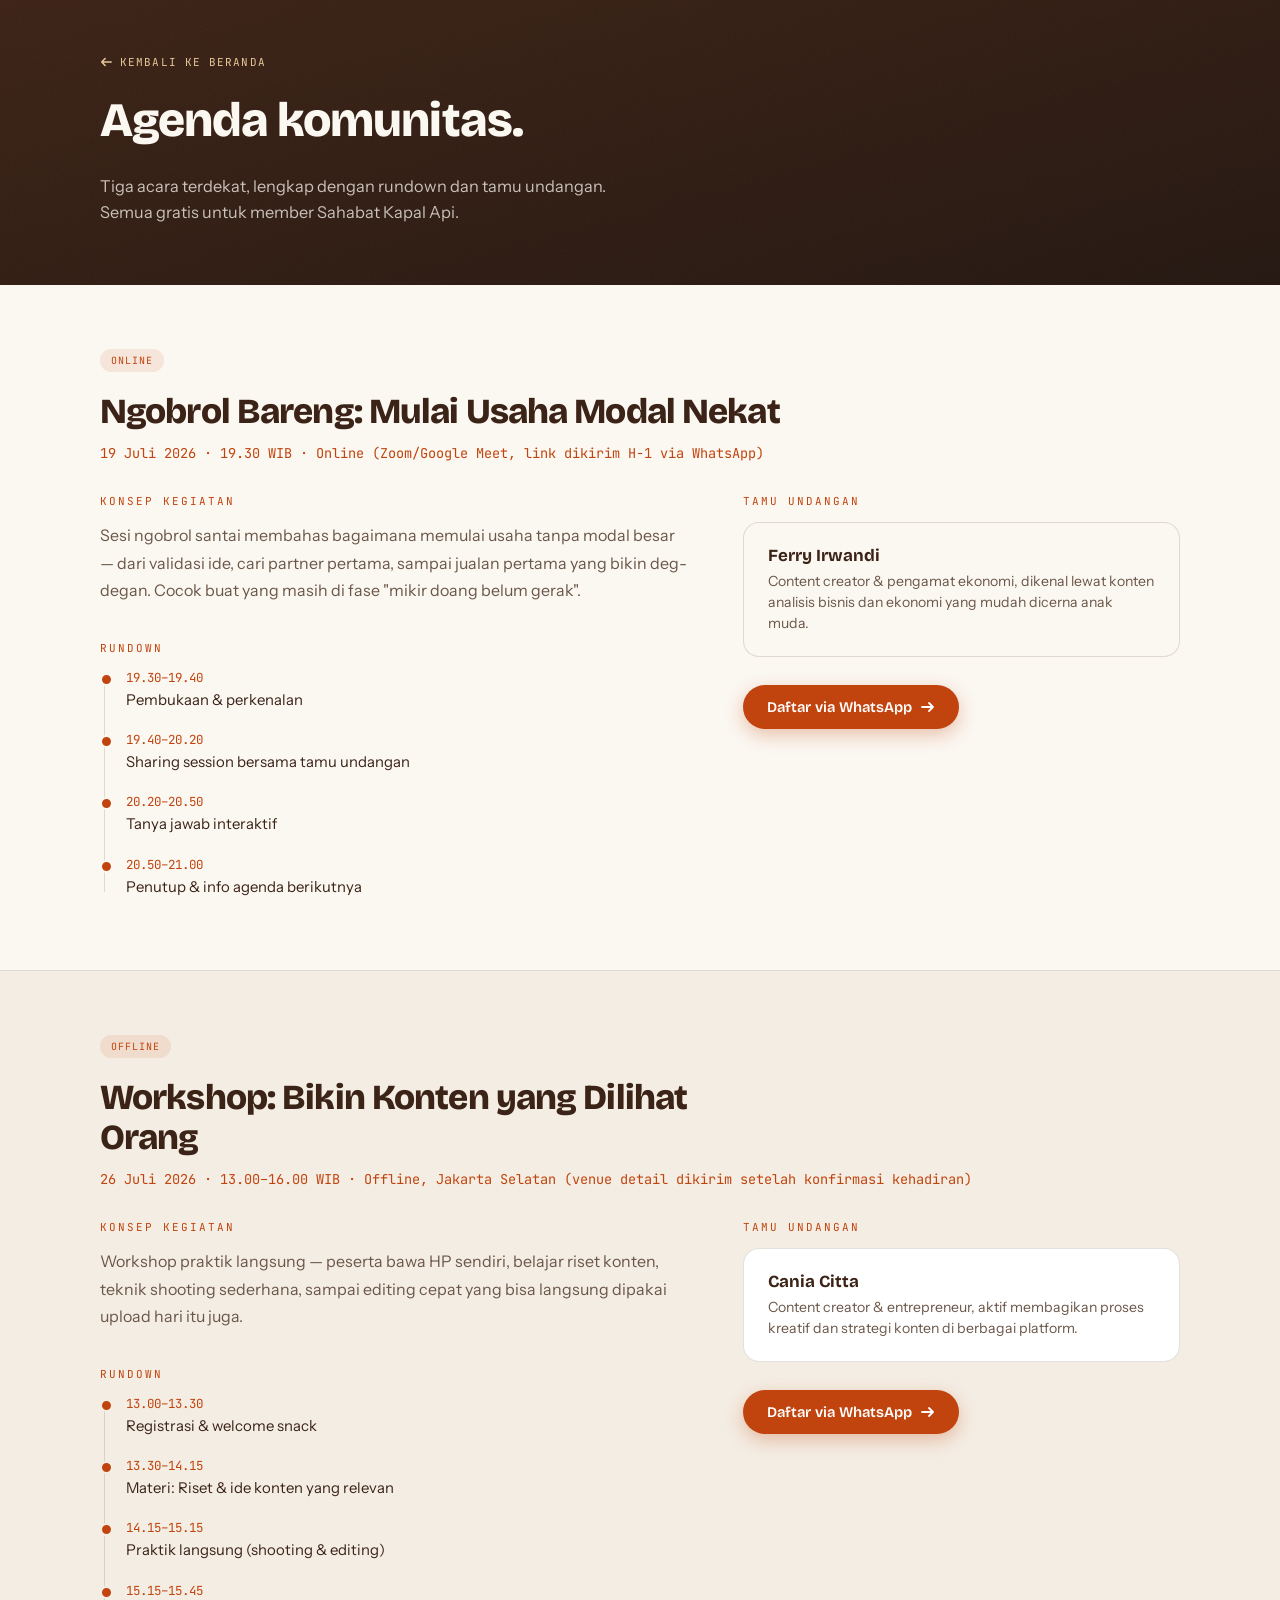
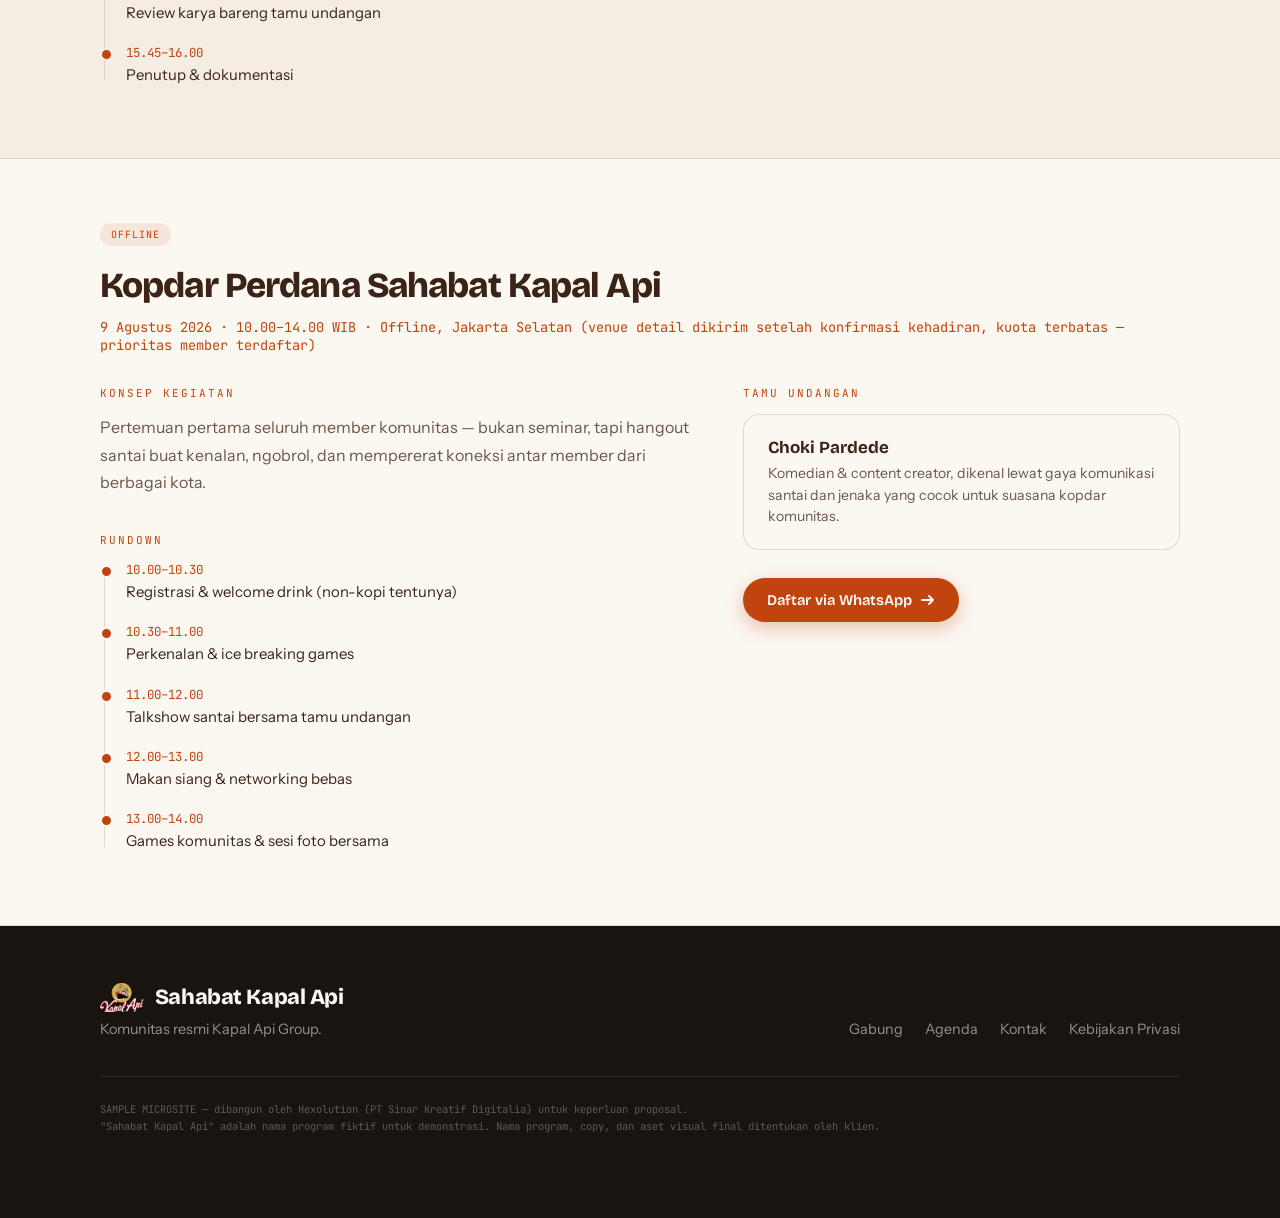
==== src/agenda.html @ 88d0bdea "Rebrand to non-coffee, restructure hero to split layout, add subpages Rebrand - Replaced the one exp" ====
<!DOCTYPE html>
<html lang="id">
<head>
<meta charset="UTF-8">
<meta name="viewport" content="width=device-width, initial-scale=1.0">
<title>Agenda — Sahabat Kapal Api</title>
<meta name="description" content="Detail agenda komunitas Sahabat Kapal Api: rundown, format, dan tamu undangan tiap acara.">
<link rel="preconnect" href="https://fonts.googleapis.com">
<link rel="preconnect" href="https://fonts.gstatic.com" crossorigin>
<link href="https://fonts.googleapis.com/css2?family=Bricolage+Grotesque:opsz,wght@12..96,400;12..96,600;12..96,800&family=Instrument+Sans:ital,wght@0,400;0,500;0,600;1,400&family=JetBrains+Mono:wght@400;500&display=swap" rel="stylesheet">
<link rel="stylesheet" href="css/styles.css">
</head>
<body>

<header class="page-head">
  <div class="wrap">
    <a href="index.html" class="back-link">
      <svg width="12" height="12" viewBox="0 0 14 14" fill="none" aria-hidden="true"><path d="M13 7H2M6 3L2 7l4 4" stroke="currentColor" stroke-width="1.8" stroke-linecap="round" stroke-linejoin="round"/></svg>
      Kembali ke Beranda
    </a>
    <h1>Agenda komunitas.</h1>
    <p>Tiga acara terdekat, lengkap dengan rundown dan tamu undangan. Semua gratis untuk member Sahabat Kapal Api.</p>
  </div>
</header>

<!-- ===== AGENDA 1 ===== -->
<section class="agenda-detail" id="agenda-1">
  <div class="wrap">
    <div class="ad-meta">
      <span class="ag-tag">Online</span>
    </div>
    <h2 class="ad-title">Ngobrol Bareng: Mulai Usaha Modal Nekat</h2>
    <div class="ad-when">19 Juli 2026 · 19.30 WIB · Online (Zoom/Google Meet, link dikirim H-1 via WhatsApp)</div>

    <div class="ad-grid">
      <div>
        <span class="ad-block-label">Konsep kegiatan</span>
        <p class="ad-concept">Sesi ngobrol santai membahas bagaimana memulai usaha tanpa modal besar — dari validasi ide, cari partner pertama, sampai jualan pertama yang bikin deg-degan. Cocok buat yang masih di fase "mikir doang belum gerak".</p>

        <span class="ad-block-label">Rundown</span>
        <div class="rundown">
          <div class="rundown-item">
            <span class="rundown-time">19.30–19.40</span>
            <span class="rundown-desc">Pembukaan &amp; perkenalan</span>
          </div>
          <div class="rundown-item">
            <span class="rundown-time">19.40–20.20</span>
            <span class="rundown-desc">Sharing session bersama tamu undangan</span>
          </div>
          <div class="rundown-item">
            <span class="rundown-time">20.20–20.50</span>
            <span class="rundown-desc">Tanya jawab interaktif</span>
          </div>
          <div class="rundown-item">
            <span class="rundown-time">20.50–21.00</span>
            <span class="rundown-desc">Penutup &amp; info agenda berikutnya</span>
          </div>
        </div>
      </div>

      <div>
        <span class="ad-block-label">Tamu undangan</span>
        <div class="guest-card">
          <div class="guest-name">Ferry Irwandi</div>
          <div class="guest-role">Content creator &amp; pengamat ekonomi, dikenal lewat konten analisis bisnis dan ekonomi yang mudah dicerna anak muda.</div>
        </div>
        <a href="https://wa.me/6282299223322" class="ad-cta" target="_blank" rel="noopener noreferrer">
          Daftar via WhatsApp
          <svg width="14" height="14" viewBox="0 0 14 14" fill="none" aria-hidden="true"><path d="M1 7h11M8 3l4 4-4 4" stroke="currentColor" stroke-width="1.8" stroke-linecap="round" stroke-linejoin="round"/></svg>
        </a>
      </div>
    </div>
  </div>
</section>

<!-- ===== AGENDA 2 ===== -->
<section class="agenda-detail" id="agenda-2">
  <div class="wrap">
    <div class="ad-meta">
      <span class="ag-tag">Offline</span>
    </div>
    <h2 class="ad-title">Workshop: Bikin Konten yang Dilihat Orang</h2>
    <div class="ad-when">26 Juli 2026 · 13.00–16.00 WIB · Offline, Jakarta Selatan (venue detail dikirim setelah konfirmasi kehadiran)</div>

    <div class="ad-grid">
      <div>
        <span class="ad-block-label">Konsep kegiatan</span>
        <p class="ad-concept">Workshop praktik langsung — peserta bawa HP sendiri, belajar riset konten, teknik shooting sederhana, sampai editing cepat yang bisa langsung dipakai upload hari itu juga.</p>

        <span class="ad-block-label">Rundown</span>
        <div class="rundown">
          <div class="rundown-item">
            <span class="rundown-time">13.00–13.30</span>
            <span class="rundown-desc">Registrasi &amp; welcome snack</span>
          </div>
          <div class="rundown-item">
            <span class="rundown-time">13.30–14.15</span>
            <span class="rundown-desc">Materi: Riset &amp; ide konten yang relevan</span>
          </div>
          <div class="rundown-item">
            <span class="rundown-time">14.15–15.15</span>
            <span class="rundown-desc">Praktik langsung (shooting &amp; editing)</span>
          </div>
          <div class="rundown-item">
            <span class="rundown-time">15.15–15.45</span>
            <span class="rundown-desc">Review karya bareng tamu undangan</span>
          </div>
          <div class="rundown-item">
            <span class="rundown-time">15.45–16.00</span>
            <span class="rundown-desc">Penutup &amp; dokumentasi</span>
          </div>
        </div>
      </div>

      <div>
        <span class="ad-block-label">Tamu undangan</span>
        <div class="guest-card">
          <div class="guest-name">Cania Citta</div>
          <div class="guest-role">Content creator &amp; entrepreneur, aktif membagikan proses kreatif dan strategi konten di berbagai platform.</div>
        </div>
        <a href="https://wa.me/6282299223322" class="ad-cta" target="_blank" rel="noopener noreferrer">
          Daftar via WhatsApp
          <svg width="14" height="14" viewBox="0 0 14 14" fill="none" aria-hidden="true"><path d="M1 7h11M8 3l4 4-4 4" stroke="currentColor" stroke-width="1.8" stroke-linecap="round" stroke-linejoin="round"/></svg>
        </a>
      </div>
    </div>
  </div>
</section>

<!-- ===== AGENDA 3 ===== -->
<section class="agenda-detail" id="agenda-3">
  <div class="wrap">
    <div class="ad-meta">
      <span class="ag-tag">Offline</span>
    </div>
    <h2 class="ad-title">Kopdar Perdana Sahabat Kapal Api</h2>
    <div class="ad-when">9 Agustus 2026 · 10.00–14.00 WIB · Offline, Jakarta Selatan (venue detail dikirim setelah konfirmasi kehadiran, kuota terbatas — prioritas member terdaftar)</div>

    <div class="ad-grid">
      <div>
        <span class="ad-block-label">Konsep kegiatan</span>
        <p class="ad-concept">Pertemuan pertama seluruh member komunitas — bukan seminar, tapi hangout santai buat kenalan, ngobrol, dan mempererat koneksi antar member dari berbagai kota.</p>

        <span class="ad-block-label">Rundown</span>
        <div class="rundown">
          <div class="rundown-item">
            <span class="rundown-time">10.00–10.30</span>
            <span class="rundown-desc">Registrasi &amp; welcome drink (non-kopi tentunya)</span>
          </div>
          <div class="rundown-item">
            <span class="rundown-time">10.30–11.00</span>
            <span class="rundown-desc">Perkenalan &amp; ice breaking games</span>
          </div>
          <div class="rundown-item">
            <span class="rundown-time">11.00–12.00</span>
            <span class="rundown-desc">Talkshow santai bersama tamu undangan</span>
          </div>
          <div class="rundown-item">
            <span class="rundown-time">12.00–13.00</span>
            <span class="rundown-desc">Makan siang &amp; networking bebas</span>
          </div>
          <div class="rundown-item">
            <span class="rundown-time">13.00–14.00</span>
            <span class="rundown-desc">Games komunitas &amp; sesi foto bersama</span>
          </div>
        </div>
      </div>

      <div>
        <span class="ad-block-label">Tamu undangan</span>
        <div class="guest-card">
          <div class="guest-name">Choki Pardede</div>
          <div class="guest-role">Komedian &amp; content creator, dikenal lewat gaya komunikasi santai dan jenaka yang cocok untuk suasana kopdar komunitas.</div>
        </div>
        <a href="https://wa.me/6282299223322" class="ad-cta" target="_blank" rel="noopener noreferrer">
          Daftar via WhatsApp
          <svg width="14" height="14" viewBox="0 0 14 14" fill="none" aria-hidden="true"><path d="M1 7h11M8 3l4 4-4 4" stroke="currentColor" stroke-width="1.8" stroke-linecap="round" stroke-linejoin="round"/></svg>
        </a>
      </div>
    </div>
  </div>
</section>

<!-- ===== FOOTER ===== -->
<footer>
  <div class="foot-grid">
    <div>
      <div class="foot-brand"><img src="assets/images/logo-footer.png" alt="" class="foot-logo">Sahabat Kapal Api</div>
      <div>Komunitas resmi Kapal Api Group.</div>
    </div>
    <div class="foot-links">
      <a href="index.html#gabung" class="u-link">Gabung</a>
      <a href="agenda.html" class="u-link">Agenda</a>
      <a href="https://wa.me/6282299223322" class="u-link" target="_blank" rel="noopener noreferrer">Kontak</a>
      <a href="kebijakan-privasi.html" class="u-link">Kebijakan Privasi</a>
    </div>
  </div>
  <div class="foot-fine">
    SAMPLE MICROSITE — dibangun oleh Hexolution (PT Sinar Kreatif Digitalia) untuk keperluan proposal.<br>
    "Sahabat Kapal Api" adalah nama program fiktif untuk demonstrasi. Nama program, copy, dan aset visual final ditentukan oleh klien.
  </div>
</footer>

<script src="js/script.js" defer></script>

</body>
</html>
---- src/css/styles.css ----
/* ================================================================
   Sahabat Kapal Api — Microsite V1
   Motion CSS. Palette: --roast #3B2317 / --ember #C1440E /
   --crema #E8C79A / --steam #FBF7F1
   Sections: 1. Tokens & base  2. Demo annotation system
   3. Steam  4. Hero + brew  5. Sections/type
   6. Scroll reveals  7. Value grid  8. Agenda  9. Form
   10. CTA links  11. Footer  12. Responsive  13. Reduced motion
   14. Subpages (agenda / kebijakan privasi)
   ================================================================ */

/* ===== 1. TOKENS & BASE ===== */
:root{
  --ink:#1A1410;
  --roast:#3B2317;
  --ember:#C1440E;
  --crema:#E8C79A;
  --steam:#FBF7F1;
  --paper:#F4EDE3;
  --line:rgba(59,35,23,.14);
  --muted:#6B5749;

  --display:'Bricolage Grotesque', system-ui, sans-serif;
  --body:'Instrument Sans', system-ui, sans-serif;
  --mono:'JetBrains Mono', monospace;
}

*{margin:0;padding:0;box-sizing:border-box}
html{scroll-behavior:smooth}
body{
  font-family:var(--body);
  background:var(--steam);
  color:var(--ink);
  -webkit-font-smoothing:antialiased;
  overflow-x:hidden;
}
::selection{background:var(--ember);color:var(--steam)}

/* Consistent focus ring everywhere; ember-background controls override to crema for contrast */
:focus-visible{outline:3px solid var(--ember);outline-offset:2px}

/* ===== 2. DEMO ANNOTATION SYSTEM ===== */
.hx-topbar{
  position:sticky;top:0;z-index:200;
  background:#0F172A;color:#E2E8F0;
  font-family:var(--mono);font-size:11px;letter-spacing:.03em;
  padding:9px 16px;
  display:flex;gap:10px;align-items:center;justify-content:center;
  flex-wrap:wrap;text-align:center;
  border-bottom:1px solid #1E293B;
}
.hx-topbar b{color:#0EA5E9;font-weight:500}
.hx-topbar .dot{color:#475569}

.addon{
  display:inline-flex;align-items:center;gap:4px;
  font-family:var(--mono);font-size:10px;font-weight:500;
  background:#0EA5E9;color:#fff;
  padding:2px 7px;border-radius:99px;
  vertical-align:middle;margin-left:6px;
  cursor:help;white-space:nowrap;
  box-shadow:0 1px 4px rgba(14,165,233,.4);
}
.anchor-tag{
  display:inline-flex;align-items:center;gap:4px;
  font-family:var(--mono);font-size:10px;font-weight:500;
  background:#166534;color:#fff;
  padding:2px 7px;border-radius:99px;
  vertical-align:middle;margin-left:6px;
  cursor:help;white-space:nowrap;
}
.hx-legend{
  position:fixed;bottom:0;left:0;right:0;z-index:200;
  background:#0F172A;color:#94A3B8;
  font-family:var(--mono);font-size:10.5px;
  padding:8px 16px;
  display:flex;gap:16px;justify-content:center;flex-wrap:wrap;
  border-top:1px solid #1E293B;
}
.hx-legend span{display:flex;align-items:center;gap:6px}
.sw{width:10px;height:10px;border-radius:3px;display:inline-block}

/* ===== 3. STEAM SIGNATURE ===== */
.steam-wrap{
  position:absolute;
  left:50%;transform:translateX(-50%);
  bottom:100%;
  width:120px;height:180px;
  pointer-events:none;
  /* intensity ramps up while the cup is revealing, then settles at the .5 ambient level */
  opacity:.15;
  animation:steam-intensity 3.5s ease-out forwards;
}
@keyframes steam-intensity{
  0%{opacity:.15}
  100%{opacity:.5}
}
.steam-wisp{
  position:absolute;bottom:0;
  width:2px;height:100%;
  background:linear-gradient(to top,rgba(232,199,154,.9),rgba(232,199,154,0));
  border-radius:99px;
  transform-origin:bottom center;
  animation:rise 6s ease-in-out infinite;
}
.steam-wisp:nth-child(1){left:30%;animation-delay:0s;height:80%}
.steam-wisp:nth-child(2){left:50%;animation-delay:1.4s;height:100%}
.steam-wisp:nth-child(3){left:70%;animation-delay:2.8s;height:70%}
@keyframes rise{
  0%   {opacity:0;transform:translateY(20px) scaleY(.4) skewX(0deg)}
  25%  {opacity:.8}
  50%  {transform:translateY(-10px) scaleY(1) skewX(6deg)}
  75%  {opacity:.5;transform:translateY(-30px) scaleY(1.1) skewX(-4deg)}
  100% {opacity:0;transform:translateY(-50px) scaleY(1.2) skewX(3deg)}
}

/* ===== 4. HERO + BREW ===== */
.hero{
  position:relative;
  min-height:88vh;
  display:flex;align-items:center;
  background:
    radial-gradient(120% 80% at 50% 110%, rgba(193,68,14,.16) 0%, transparent 60%),
    linear-gradient(170deg,#241812 0%, #3B2317 55%, #4A2E1E 100%);
  color:var(--steam);
  padding:80px 24px;
  overflow:hidden;
}
.hero::after{
  /* grain */
  content:'';position:absolute;inset:0;
  background-image:url("data:image/svg+xml,%3Csvg xmlns='http://www.w3.org/2000/svg' width='140' height='140'%3E%3Cfilter id='n'%3E%3CfeTurbulence type='fractalNoise' baseFrequency='.85' numOctaves='3'/%3E%3C/filter%3E%3Crect width='140' height='140' filter='url(%23n)' opacity='.32'/%3E%3C/svg%3E");
  mix-blend-mode:overlay;pointer-events:none;
}

/* two-column split: copy+CTA+main cup on the left, variant cluster on the right */
.hero-grid{
  position:relative;z-index:2;
  max-width:1180px;margin:0 auto;
  display:grid;
  grid-template-columns:1.05fr .95fr;
  gap:24px;
  align-items:center;
  width:100%;
}
.hero-left{
  opacity:0;transform:translateY(14px);
  animation:hero-in .9s cubic-bezier(.2,.8,.2,1) .1s forwards;
}
@keyframes hero-in{ to{opacity:1;transform:none} }

.eyebrow{
  font-family:var(--mono);
  font-size:11.5px;letter-spacing:.22em;text-transform:uppercase;
  color:var(--crema);
  margin-bottom:28px;
  display:inline-flex;align-items:center;gap:10px;
}
.eyebrow::before{content:'';width:28px;height:1px;background:rgba(232,199,154,.4)}
h1{
  font-family:var(--display);
  font-weight:800;
  font-size:clamp(2.6rem,4.6vw,4.4rem);
  line-height:1;
  letter-spacing:-.03em;
  margin-bottom:26px;
  text-wrap:balance;
}
h1 em{
  font-style:normal;
  color:var(--ember);
  position:relative;
  display:inline-block;
}
h1 em::after{
  content:'';position:absolute;
  left:-2%;right:-2%;bottom:.1em;height:.14em;
  background:var(--crema);
  opacity:.28;border-radius:99px;
  transform:rotate(-.6deg);
}
.hero p{
  font-size:clamp(1.02rem,1.6vw,1.2rem);
  line-height:1.65;
  color:rgba(251,247,241,.78);
  max-width:480px;margin:0 0 36px;
}
.hero-cta{
  display:inline-flex;align-items:center;gap:10px;
  background:var(--ember);color:#fff;
  font-family:var(--display);font-weight:600;font-size:1.02rem;
  padding:17px 34px;border-radius:99px;
  text-decoration:none;
  box-shadow:0 8px 28px rgba(193,68,14,.36);
  transition:transform .25s cubic-bezier(.2,.8,.2,1), box-shadow .25s;
}
.hero-cta:hover{transform:translateY(-2px) scale(1.02);box-shadow:0 12px 36px rgba(193,68,14,.5)}
.hero-cta:active{opacity:.8}
/* sits on an ember-colored surface — ember outline would vanish, so keep crema here for contrast */
.hero-cta:focus-visible{outline:3px solid var(--crema);outline-offset:3px}

/* Main cup — supporting element under the headline, not the hero focal point.
   Real cup-mockup.png (closed lid, no visible interior liquid), so "brewing"
   is a bottom-to-top reveal of the cup image itself rather than a liquid fill. */
.cup-stage{
  margin-top:40px;
  width:104px;
  text-align:left;
}
.cup-visual{
  position:relative;
  width:100%;
  line-height:0;
}
.cup-img{
  width:100%;height:auto;display:block;
  filter:drop-shadow(0 14px 20px rgba(0,0,0,.35));
  clip-path:inset(100% 0 0 0);
  animation:cup-reveal 3.5s cubic-bezier(.25,.46,.45,.94) forwards;
}
@keyframes cup-reveal{
  0%{clip-path:inset(100% 0 0 0)}
  100%{clip-path:inset(0% 0 0 0)}
}
.cup-status{
  margin-top:12px;
  white-space:nowrap;
  font-family:var(--mono);
  font-size:9px;letter-spacing:.12em;text-transform:uppercase;
  color:rgba(251,247,241,.85);
  transition:opacity .3s ease;
}
.cup-status.fade{opacity:0}
.brew-btn{
  margin-top:14px;
  display:inline-flex;align-items:center;gap:7px;
  white-space:nowrap;
  background:rgba(251,247,241,.06);
  border:1px solid rgba(232,199,154,.32);
  color:var(--crema);
  font-family:var(--mono);font-size:10px;letter-spacing:.1em;text-transform:uppercase;
  padding:8px 16px;border-radius:99px;
  cursor:pointer;
  transition:transform .2s, border-color .2s, background .2s;
}
.brew-btn:hover{border-color:var(--ember);background:rgba(193,68,14,.16);transform:translateY(-1px) scale(1.02)}
.brew-btn:active{opacity:.8}
.brew-btn svg{transition:transform .5s cubic-bezier(.2,.8,.2,1)}
.brew-btn.is-replaying svg{transform:rotate(-330deg)}

/* ---- Variant cluster (right column): 4 cups, same mockup image, tinted
   per variant via filter so the sleeve band reads as a different flavor.
   No logo badge on any of these — that mark stays exclusive to the footer. ---- */
.cup-cluster{
  position:relative;
  width:100%;
  max-width:400px;
  aspect-ratio:1/1.02;
  margin:0 auto;
}
.cluster-cup{
  position:absolute;
  opacity:0;
  animation:cluster-in .7s cubic-bezier(.2,.8,.2,1) forwards;
}
@keyframes cluster-in{
  0%{opacity:0;transform:translateY(26px) rotate(var(--r,0deg))}
  100%{opacity:1;transform:translateY(0) rotate(var(--r,0deg))}
}
.cluster-cup-float{animation:cup-float 3.6s ease-in-out infinite}
.cluster-cup-float img{width:100%;display:block;filter:drop-shadow(0 16px 22px rgba(0,0,0,.4)) var(--tint)}
@keyframes cup-float{
  0%,100%{transform:translateY(0)}
  50%{transform:translateY(-6px)}
}
.cluster-label{
  display:block;margin-top:10px;text-align:center;
  font-family:var(--mono);font-size:9.5px;letter-spacing:.14em;text-transform:uppercase;
  color:rgba(251,247,241,.9);
  text-shadow:0 2px 6px rgba(0,0,0,.5);
}
.cluster-cup-1{ left:2%;   top:0%;  width:24%; z-index:1; --r:-12deg }
.cluster-cup-2{ left:76%;  top:0%;  width:24%; z-index:2; --r:10deg }
.cluster-cup-3{ left:24%;  top:40%; width:30%; z-index:3; --r:-8deg }
.cluster-cup-4{ left:40%;  top:24%; width:38%; z-index:4; --r:2deg }
.cluster-cup-1{ animation-delay:.2s }
.cluster-cup-2{ animation-delay:.35s }
.cluster-cup-3{ animation-delay:.5s }
.cluster-cup-4{ animation-delay:.65s }
/* float only kicks in once the entrance settles (delay + duration above) */
.cluster-cup-1 .cluster-cup-float{ animation-delay:.9s }
.cluster-cup-2 .cluster-cup-float{ animation-delay:1.05s }
.cluster-cup-3 .cluster-cup-float{ animation-delay:1.2s }
.cluster-cup-4 .cluster-cup-float{ animation-delay:1.35s }

/* ===== 5. SECTIONS / TYPE ===== */
section{padding:96px 24px}
.wrap{max-width:1080px;margin:0 auto}

.sec-head{margin-bottom:52px;max-width:640px}
.sec-label{
  font-family:var(--mono);
  font-size:11px;letter-spacing:.2em;text-transform:uppercase;
  color:var(--ember);
  margin-bottom:16px;display:block;
}
h2{
  font-family:var(--display);
  font-weight:800;
  font-size:clamp(1.9rem,4.4vw,3rem);
  line-height:1.06;
  letter-spacing:-.025em;
  color:var(--roast);
}
.sec-head p{
  margin-top:18px;
  font-size:1.04rem;line-height:1.68;color:var(--muted);
}

/* ===== 6. SCROLL REVEALS (Jeton pattern, IntersectionObserver-driven) ===== */
.rv{opacity:0;transform:translateY(24px);transition:opacity .8s cubic-bezier(.2,.8,.2,1),transform .8s cubic-bezier(.2,.8,.2,1)}
.rv.in{opacity:1;transform:none}

/* ===== 7. VALUE GRID — the "3 seduhan" ===== */
.val-grid{
  display:grid;
  grid-template-columns:repeat(auto-fit,minmax(270px,1fr));
  gap:1px;
  background:var(--line);
  border:1px solid var(--line);
  border-radius:20px;
  overflow:hidden;
}
.val{
  background:var(--paper);
  padding:38px 32px 40px;
  position:relative;
  transition:background .3s, opacity .8s cubic-bezier(.2,.8,.2,1), transform .8s cubic-bezier(.2,.8,.2,1);
  opacity:0;transform:translateY(24px);
}
/* stagger: 0.1s per card once the grid enters the viewport */
.val-grid.in .val{opacity:1;transform:none}
.val-grid.in .val:nth-child(1){transition-delay:0s}
.val-grid.in .val:nth-child(2){transition-delay:.1s}
.val-grid.in .val:nth-child(3){transition-delay:.2s}
.val:hover{background:#EFE5D8}
.val-num{
  font-family:var(--mono);
  font-size:11px;color:var(--ember);
  letter-spacing:.14em;
  margin-bottom:22px;display:block;
}
.val h3{
  font-family:var(--display);
  font-weight:600;font-size:1.32rem;
  color:var(--roast);
  margin-bottom:12px;
  line-height:1.24;
}
.val p{font-size:.955rem;line-height:1.68;color:var(--muted)}

/* ===== 8. PROGRAM / AGENDA — receipt-strip motif ===== */
.agenda{
  background:var(--paper);
  border:1px solid var(--line);
  border-radius:20px;
  overflow:hidden;
}
.agenda-row{
  display:grid;
  grid-template-columns:110px 1fr auto;
  gap:24px;align-items:center;
  padding:26px 30px;
  border-bottom:1px dashed var(--line);
  transition:background .25s, box-shadow .25s, opacity .8s cubic-bezier(.2,.8,.2,1), transform .8s cubic-bezier(.2,.8,.2,1);
  opacity:0;transform:translateY(20px);
  /* each row is a link through to its agenda.html detail anchor */
  text-decoration:none;color:inherit;cursor:pointer;
  position:relative;
}
/* stagger: 0.08s per row once the agenda list enters the viewport */
.agenda.in .agenda-row{opacity:1;transform:none}
.agenda.in .agenda-row:nth-child(1){transition-delay:0s}
.agenda.in .agenda-row:nth-child(2){transition-delay:.08s}
.agenda.in .agenda-row:nth-child(3){transition-delay:.16s}
.agenda-row:last-child{border-bottom:none}
.agenda-row:hover{background:#EFE5D8;box-shadow:inset 0 0 0 1px var(--line), 0 8px 20px rgba(59,35,23,.08);z-index:1}
.ag-date{
  font-family:var(--mono);
  font-size:.82rem;color:var(--ember);
  line-height:1.5;
}
.ag-date b{display:block;font-size:1.5rem;color:var(--roast);font-weight:500}
.ag-body h4{
  font-family:var(--display);font-weight:600;
  font-size:1.13rem;color:var(--roast);margin-bottom:5px;
}
.ag-body p{font-size:.925rem;color:var(--muted);line-height:1.6}
.ag-tag{
  font-family:var(--mono);font-size:10px;
  text-transform:uppercase;letter-spacing:.1em;
  padding:5px 11px;border-radius:99px;
  background:rgba(193,68,14,.1);color:var(--ember);
  white-space:nowrap;
}

/* ===== 9. FORM — the V2 anchor ===== */
.form-sec{
  background:linear-gradient(165deg,#3B2317 0%, #241812 100%);
  color:var(--steam);
  border-radius:0;
  position:relative;overflow:hidden;
}
.form-sec::after{
  content:'';position:absolute;inset:0;
  background-image:url("data:image/svg+xml,%3Csvg xmlns='http://www.w3.org/2000/svg' width='140' height='140'%3E%3Cfilter id='n2'%3E%3CfeTurbulence type='fractalNoise' baseFrequency='.85' numOctaves='3'/%3E%3C/filter%3E%3Crect width='140' height='140' filter='url(%23n2)' opacity='.28'/%3E%3C/svg%3E");
  mix-blend-mode:overlay;pointer-events:none;
}
.form-sec .wrap{position:relative;z-index:2}
.form-sec h2{color:var(--steam)}
.form-sec .sec-label{color:var(--crema)}
.form-sec .sec-head p{color:rgba(251,247,241,.7)}

.form-card{
  background:rgba(251,247,241,.05);
  border:1px solid rgba(232,199,154,.18);
  border-radius:20px;
  padding:38px 34px;
  backdrop-filter:blur(6px);
  max-width:560px;
  /* scale pop, not the default slide-up, when it enters the viewport */
  transform:scale(.95);
}
.form-card.in{transform:scale(1)}
.field{margin-bottom:22px}
label{
  display:block;
  font-family:var(--mono);font-size:11px;
  letter-spacing:.12em;text-transform:uppercase;
  color:var(--crema);margin-bottom:9px;
  transition:color .2s;
}
input,select{
  width:100%;
  background:rgba(15,10,7,.45);
  border:1px solid rgba(232,199,154,.2);
  border-radius:11px;
  padding:14px 16px;
  color:var(--steam);
  font-family:var(--body);font-size:.98rem;
  transition:border-color .22s, background .22s, box-shadow .22s;
}
input::placeholder{color:rgba(251,247,241,.32)}
input:focus,select:focus{
  outline:none;
  border-color:var(--ember);
  background:rgba(193,68,14,.1);
  box-shadow:0 0 0 4px rgba(193,68,14,.14);
}
.field:focus-within label{color:var(--ember)}
select{appearance:none;cursor:pointer;
  background-image:url("data:image/svg+xml,%3Csvg xmlns='http://www.w3.org/2000/svg' width='12' height='8' fill='none'%3E%3Cpath d='M1 1l5 5 5-5' stroke='%23E8C79A' stroke-width='1.5'/%3E%3C/svg%3E");
  background-repeat:no-repeat;background-position:right 16px center;
}
.form-btn{
  width:100%;
  position:relative;
  background:var(--ember);color:#fff;
  border:none;border-radius:11px;
  padding:16px;
  font-family:var(--display);font-weight:600;font-size:1rem;
  cursor:pointer;
  transition:transform .2s, box-shadow .2s, background .3s;
  box-shadow:0 6px 22px rgba(193,68,14,.3);
}
.form-btn:hover:not(:disabled){transform:translateY(-1px) scale(1.02);box-shadow:0 10px 30px rgba(193,68,14,.45)}
.form-btn:active:not(:disabled){opacity:.85;transform:none}
/* sits on an ember-colored surface — ember outline would vanish, so keep crema here for contrast */
.form-btn:focus-visible{outline:3px solid var(--crema);outline-offset:2px}
.form-btn:disabled{cursor:default}
.form-btn.is-loading{animation:btn-pulse 1s ease-in-out infinite}
.form-btn.is-success{background:#166534}
@keyframes btn-pulse{
  0%,100%{box-shadow:0 6px 22px rgba(193,68,14,.3)}
  50%{box-shadow:0 6px 30px rgba(193,68,14,.65)}
}
.btn-label{display:inline-flex;align-items:center;gap:8px;transition:opacity .2s}
.btn-spinner{
  display:none;
  width:15px;height:15px;
  border:2px solid rgba(255,255,255,.35);
  border-top-color:#fff;
  border-radius:50%;
}
.form-btn.is-loading .btn-spinner{display:inline-block;animation:spin .7s linear infinite}
.form-btn.is-loading .btn-label{opacity:.85}
@keyframes spin{to{transform:rotate(360deg)}}
.btn-check{
  display:inline-block;width:15px;height:15px;
  opacity:0;transform:scale(.4);
  transition:opacity .3s cubic-bezier(.2,.8,.2,1), transform .3s cubic-bezier(.2,.8,.2,1);
}
.form-btn.is-success .btn-check{opacity:1;transform:scale(1)}

.form-note{
  font-family:var(--mono);font-size:10.5px;
  color:rgba(251,247,241,.45);
  margin-top:16px;line-height:1.6;
}
.form-msg{
  margin-top:16px;padding:13px 16px;
  background:rgba(22,101,52,.2);
  border:1px solid rgba(22,101,52,.5);
  border-radius:10px;
  font-size:.9rem;color:#86EFAC;
  display:none;
  opacity:0;transform:scale(.9);
  transition:opacity .35s cubic-bezier(.2,.8,.2,1), transform .35s cubic-bezier(.2,.8,.2,1);
}
.form-msg.show{display:block}
.form-msg.pop{opacity:1;transform:scale(1)}
.wa-followup{
  display:none;
  margin-top:10px;
  font-family:var(--display);font-weight:600;font-size:.9rem;
  color:var(--crema);text-decoration:none;
  opacity:0;transform:translateY(-4px);
  transition:opacity .3s cubic-bezier(.2,.8,.2,1), transform .3s cubic-bezier(.2,.8,.2,1), color .2s;
}
.wa-followup:hover{color:var(--steam)}
.wa-followup.show{display:inline-block}
.wa-followup.pop{opacity:1;transform:translateY(0)}

/* ===== 10. CTA STRIP & LINKS ===== */
.cta-strip{
  background:var(--paper);
  text-align:center;
}
.cta-links{
  display:flex;gap:14px;justify-content:center;flex-wrap:wrap;
  margin-top:34px;
}
.cta-link{
  display:inline-flex;align-items:center;gap:9px;
  background:var(--steam);
  border:1px solid var(--line);
  color:var(--roast);
  font-family:var(--display);font-weight:600;font-size:.96rem;
  padding:14px 26px;border-radius:99px;
  text-decoration:none;
  transition:transform .22s, border-color .22s, background .22s, box-shadow .22s;
}
.cta-link:hover{transform:translateY(-2px) scale(1.02);border-color:var(--ember);background:#fff;box-shadow:0 10px 24px rgba(59,35,23,.1)}
.cta-link:active{opacity:.8;transform:none}

/* underline-slide-in-from-left, used on plain text links */
.u-link{
  position:relative;
  text-decoration:none;
  display:inline-block;
}
.u-link::after{
  content:'';position:absolute;left:0;bottom:-2px;
  width:100%;height:1px;
  background:currentColor;
  transform:scaleX(0);
  transform-origin:left;
  transition:transform .3s cubic-bezier(.2,.8,.2,1);
}
.u-link:hover::after{transform:scaleX(1)}

/* ===== 11. FOOTER ===== */
footer{
  background:var(--ink);color:rgba(251,247,241,.55);
  padding:56px 24px 82px;
  font-size:.9rem;
}
.foot-grid{
  max-width:1080px;margin:0 auto;
  display:flex;justify-content:space-between;
  align-items:flex-end;gap:32px;flex-wrap:wrap;
}
.foot-brand{
  display:flex;align-items:center;gap:11px;
  font-family:var(--display);font-weight:800;
  font-size:1.35rem;color:var(--steam);
  letter-spacing:-.02em;margin-bottom:8px;
}
.foot-logo{height:30px;width:auto;display:block}
.foot-links{display:flex;gap:22px;flex-wrap:wrap}
.foot-links a{color:rgba(251,247,241,.55);text-decoration:none;transition:color .2s}
.foot-links a:hover{color:var(--ember)}
.foot-fine{
  max-width:1080px;margin:38px auto 0;
  padding-top:24px;border-top:1px solid rgba(251,247,241,.1);
  font-family:var(--mono);font-size:10.5px;
  color:rgba(251,247,241,.3);line-height:1.7;
}

/* ===== 12. RESPONSIVE ===== */
@media(min-width:768px) and (max-width:1023px){
  /* narrower right column here shrinks the cluster below its 400px max,
     so every label needs more clearance from its neighbors' bounding boxes */
  .cluster-cup-1{left:2%;  top:-10%}
  .cluster-cup-2{left:78%; top:-10%}
  .cluster-cup-3{left:14%; top:58%}
  .cluster-cup-4{left:42%; top:42%}
  .cluster-label{font-size:8.5px}
}
@media(max-width:767px){
  .hero-grid{grid-template-columns:1fr;gap:56px}
  .hero-right{display:flex;justify-content:center}
  .cup-cluster{max-width:300px}
  /* smaller stage: pull the back cups further outward so their labels
     clear the front cups' bounding boxes */
  .cluster-cup-1{left:-8%}
  .cluster-cup-2{left:86%}
  .cluster-label{font-size:8px;letter-spacing:.06em}
}
@media(max-width:640px){
  section{padding:66px 20px}
  .agenda-row{grid-template-columns:1fr;gap:12px;padding:24px 22px}
  .ag-tag{justify-self:start}
  .hero{padding:56px 20px 64px;min-height:auto}
  .hero p{max-width:none}
  .cup-stage{width:92px}
}

/* ===== 13. REDUCED MOTION ===== */
@media (prefers-reduced-motion:reduce){
  *{animation:none!important;transition:none!important}
  .rv,.val,.agenda-row,.form-card{opacity:1;transform:none}
  .hero-left{opacity:1;transform:none}
  .steam-wrap{opacity:.5}
  .cup-img{clip-path:inset(0% 0 0 0)}
  .cluster-cup{opacity:1;transform:rotate(var(--r,0deg))}
  .form-msg.show{opacity:1;transform:none}
  .wa-followup.show{opacity:1;transform:none}
}

/* ===== 14. SUBPAGES (agenda / kebijakan privasi) ===== */
.page-head{
  background:linear-gradient(165deg,#3B2317 0%, #241812 100%);
  color:var(--steam);
  padding:52px 24px 60px;
  position:relative;overflow:hidden;
}
.page-head::after{
  content:'';position:absolute;inset:0;
  background-image:url("data:image/svg+xml,%3Csvg xmlns='http://www.w3.org/2000/svg' width='140' height='140'%3E%3Cfilter id='n3'%3E%3CfeTurbulence type='fractalNoise' baseFrequency='.85' numOctaves='3'/%3E%3C/filter%3E%3Crect width='140' height='140' filter='url(%23n3)' opacity='.28'/%3E%3C/svg%3E");
  mix-blend-mode:overlay;pointer-events:none;
}
.page-head .wrap{position:relative;z-index:2}
.back-link{
  display:inline-flex;align-items:center;gap:8px;
  color:var(--crema);
  font-family:var(--mono);font-size:11px;letter-spacing:.1em;text-transform:uppercase;
  text-decoration:none;margin-bottom:26px;
}
.back-link svg{transition:transform .2s}
.back-link:hover{color:var(--steam)}
.back-link:hover svg{transform:translateX(-3px)}
.page-head h1{
  font-family:var(--display);font-weight:800;
  font-size:clamp(2rem,4.4vw,3rem);
  letter-spacing:-.02em;line-height:1.08;
  max-width:680px;
}
.page-head p{
  margin-top:16px;font-size:1.02rem;line-height:1.6;
  color:rgba(251,247,241,.75);max-width:560px;
}

/* -- agenda detail sections -- */
.agenda-detail{
  padding:64px 24px;
  border-bottom:1px solid var(--line);
  scroll-margin-top:24px;
}
.agenda-detail:nth-of-type(even){background:var(--paper)}
.ad-meta{display:flex;gap:12px;flex-wrap:wrap;margin-bottom:20px}
.ad-title{
  font-family:var(--display);font-weight:800;
  font-size:clamp(1.5rem,3.2vw,2.2rem);
  color:var(--roast);line-height:1.14;margin-bottom:12px;
  max-width:680px;
}
.ad-when{
  font-family:var(--mono);font-size:.85rem;color:var(--ember);
  margin-bottom:32px;
}
.ad-grid{display:grid;grid-template-columns:1.15fr .85fr;gap:52px;margin-top:8px}
.ad-block-label{
  font-family:var(--mono);font-size:11px;letter-spacing:.18em;text-transform:uppercase;
  color:var(--ember);margin-bottom:14px;display:block;
}
.ad-concept{font-size:1rem;line-height:1.72;color:var(--muted);margin-bottom:36px}

.rundown{position:relative;padding-left:26px;margin-bottom:8px}
.rundown::before{content:'';position:absolute;left:4px;top:6px;bottom:6px;width:1px;background:var(--line)}
.rundown-item{position:relative;padding-bottom:20px}
.rundown-item:last-child{padding-bottom:0}
.rundown-item::before{
  content:'';position:absolute;left:-26px;top:4px;
  width:9px;height:9px;border-radius:50%;
  background:var(--ember);border:2px solid var(--steam);
}
.agenda-detail:nth-of-type(even) .rundown-item::before{border-color:var(--paper)}
.rundown-time{font-family:var(--mono);font-size:.78rem;color:var(--ember);display:block;margin-bottom:3px}
.rundown-desc{font-size:.93rem;color:var(--roast);line-height:1.5}

.guest-card{
  background:var(--steam);border:1px solid var(--line);border-radius:16px;
  padding:22px 24px;margin-bottom:28px;
}
.agenda-detail:nth-of-type(even) .guest-card{background:#fff}
.guest-name{font-family:var(--display);font-weight:700;color:var(--roast);font-size:1.06rem}
.guest-role{font-size:.88rem;color:var(--muted);margin-top:5px;line-height:1.5}
.ad-cta{
  display:inline-flex;align-items:center;gap:9px;
  background:var(--ember);color:#fff;
  font-family:var(--display);font-weight:600;font-size:.92rem;
  padding:13px 24px;border-radius:99px;
  text-decoration:none;
  box-shadow:0 6px 18px rgba(193,68,14,.3);
  transition:transform .22s cubic-bezier(.2,.8,.2,1), box-shadow .22s;
}
.ad-cta:hover{transform:translateY(-2px) scale(1.02);box-shadow:0 10px 26px rgba(193,68,14,.45)}
.ad-cta:active{opacity:.8;transform:none}

/* -- privacy policy -- */
.policy-body{padding:64px 24px}
.policy-body .wrap{max-width:760px}
.policy-section{margin-bottom:40px}
.policy-section:last-child{margin-bottom:0}
.policy-section h2{
  font-family:var(--display);font-weight:700;
  font-size:1.3rem;color:var(--roast);margin-bottom:14px;
}
.policy-section p, .policy-section li{
  font-size:.98rem;line-height:1.72;color:var(--muted);
}
.policy-section ul{padding-left:20px;margin-top:8px}
.policy-section li{margin-bottom:6px}
.policy-section a{color:var(--ember)}
.policy-effective{
  font-family:var(--mono);font-size:11px;letter-spacing:.1em;text-transform:uppercase;
  color:var(--muted);margin-top:48px;padding-top:24px;border-top:1px solid var(--line);
}

@media(max-width:767px){
  .ad-grid{grid-template-columns:1fr;gap:32px}
}
@media(max-width:640px){
  .page-head{padding:40px 20px 48px}
  .agenda-detail{padding:48px 20px}
  .policy-body{padding:48px 20px}
}
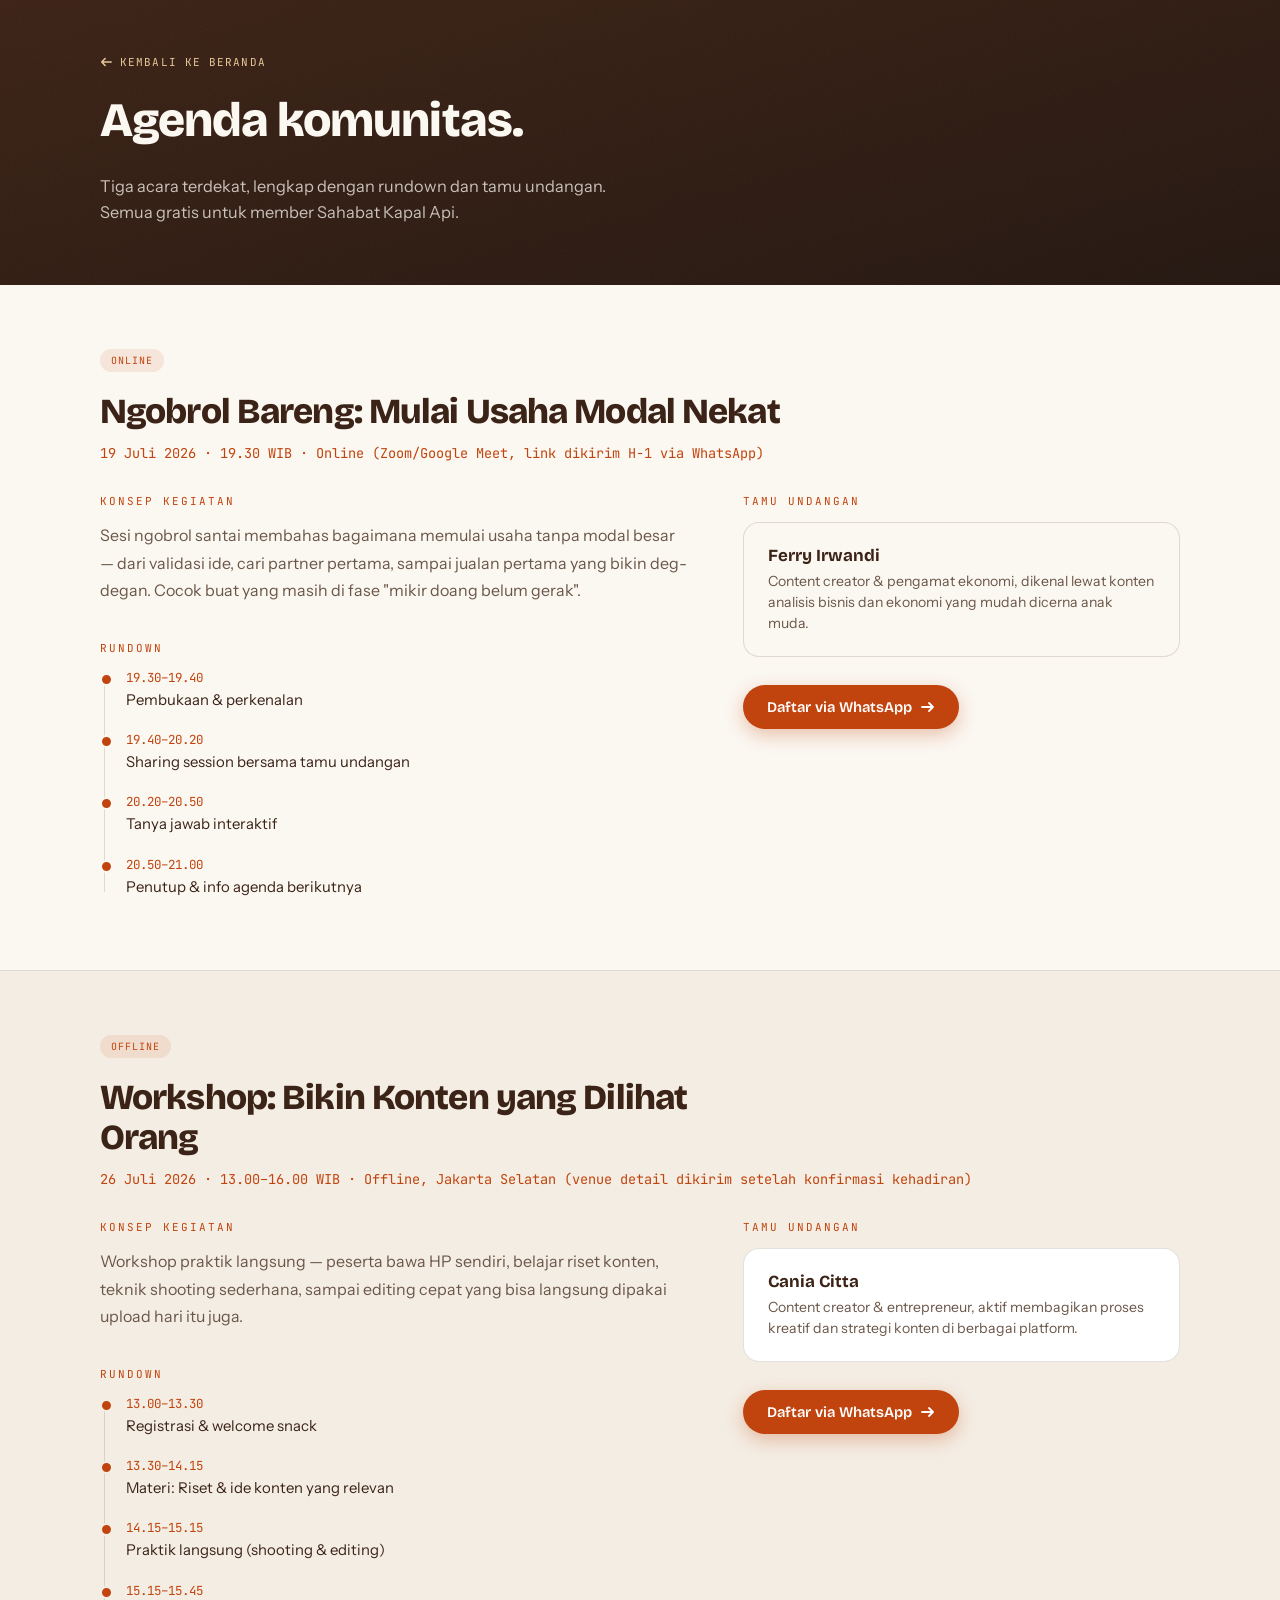
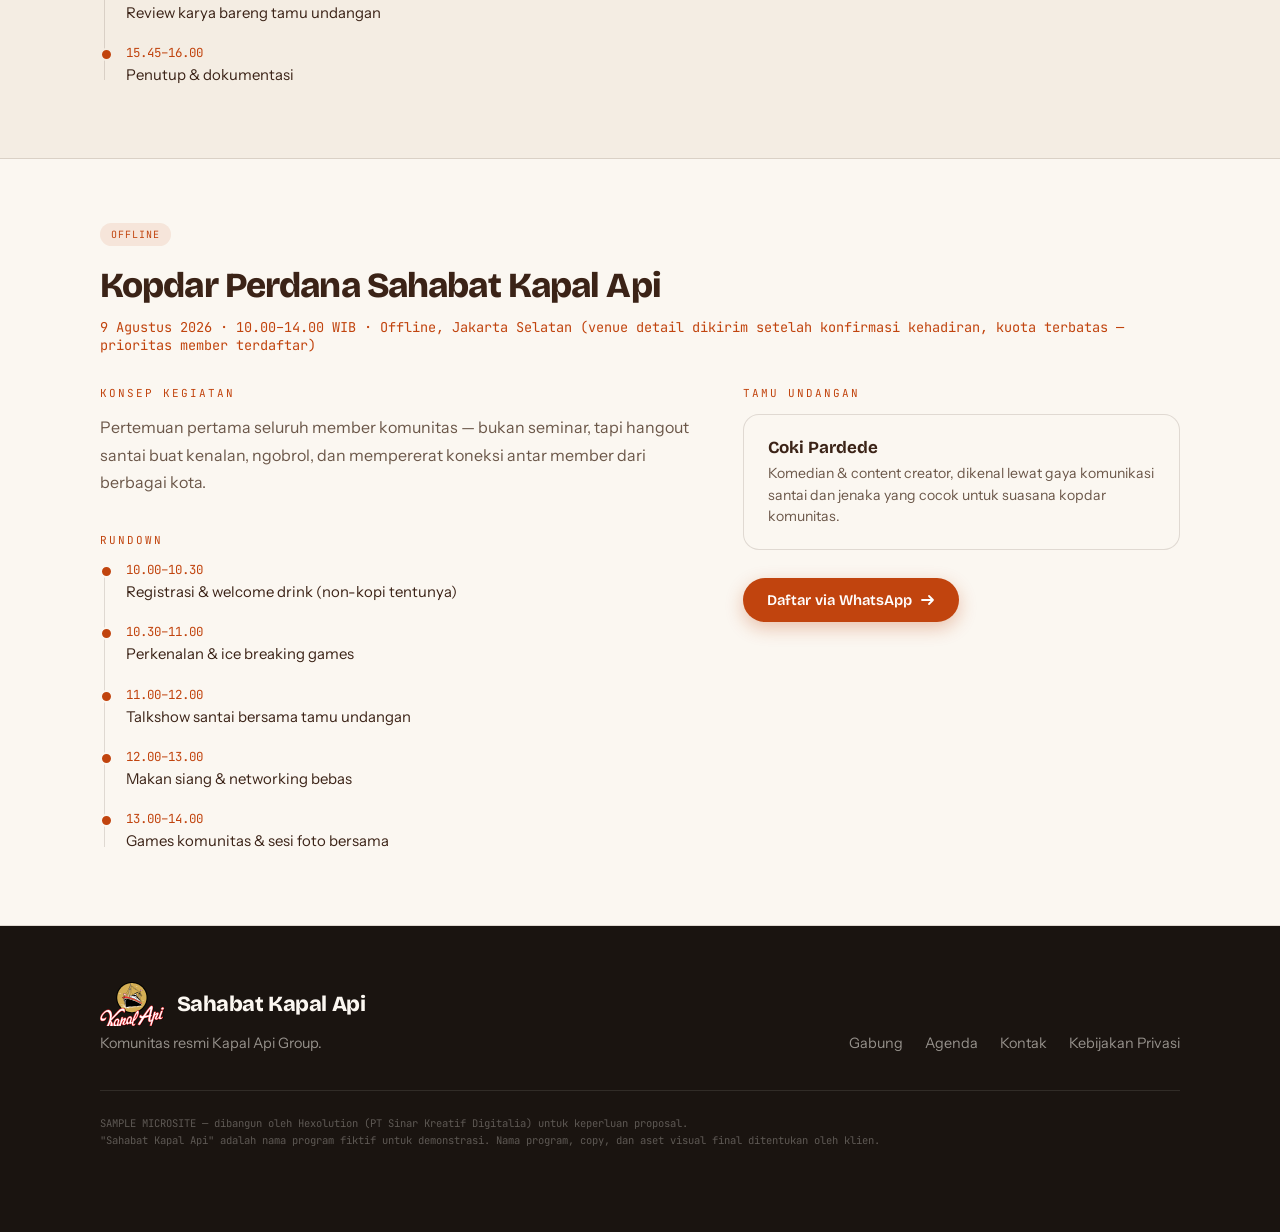
==== commit 739eccb8: "Fix footer logo legibility, cluster spacing, and add guest preview cards Footer logo (round 2) - Pre" ====
--- a/src/agenda.html
+++ b/src/agenda.html
@@ -169,7 +169,7 @@
       <div>
         <span class="ad-block-label">Tamu undangan</span>
         <div class="guest-card">
-          <div class="guest-name">Choki Pardede</div>
+          <div class="guest-name">Coki Pardede</div>
           <div class="guest-role">Komedian &amp; content creator, dikenal lewat gaya komunikasi santai dan jenaka yang cocok untuk suasana kopdar komunitas.</div>
         </div>
         <a href="https://wa.me/6282299223322" class="ad-cta" target="_blank" rel="noopener noreferrer">
@@ -185,7 +185,7 @@
 <footer>
   <div class="foot-grid">
     <div>
-      <div class="foot-brand"><img src="assets/images/logo-footer.png" alt="" class="foot-logo">Sahabat Kapal Api</div>
+      <div class="foot-brand"><img src="assets/images/logo-footer.svg" alt="" class="foot-logo">Sahabat Kapal Api</div>
       <div>Komunitas resmi Kapal Api Group.</div>
     </div>
     <div class="foot-links">
--- a/src/css/styles.css
+++ b/src/css/styles.css
@@ -254,8 +254,8 @@
 .cup-cluster{
   position:relative;
   width:100%;
-  max-width:400px;
-  aspect-ratio:1/1.02;
+  max-width:460px;
+  aspect-ratio:1/1.08;
   margin:0 auto;
 }
 .cluster-cup{
@@ -279,10 +279,10 @@
   color:rgba(251,247,241,.9);
   text-shadow:0 2px 6px rgba(0,0,0,.5);
 }
-.cluster-cup-1{ left:2%;   top:0%;  width:24%; z-index:1; --r:-12deg }
-.cluster-cup-2{ left:76%;  top:0%;  width:24%; z-index:2; --r:10deg }
-.cluster-cup-3{ left:24%;  top:40%; width:30%; z-index:3; --r:-8deg }
-.cluster-cup-4{ left:40%;  top:24%; width:38%; z-index:4; --r:2deg }
+.cluster-cup-1{ left:0%;   top:0%;  width:24%; z-index:1; --r:-12deg }
+.cluster-cup-2{ left:74%;  top:2%;  width:24%; z-index:2; --r:10deg }
+.cluster-cup-3{ left:10%;  top:48%; width:28%; z-index:3; --r:-8deg }
+.cluster-cup-4{ left:34%;  top:34%; width:36%; z-index:4; --r:2deg }
 .cluster-cup-1{ animation-delay:.2s }
 .cluster-cup-2{ animation-delay:.35s }
 .cluster-cup-3{ animation-delay:.5s }
@@ -421,6 +421,12 @@
 .form-sec .sec-label{color:var(--crema)}
 .form-sec .sec-head p{color:rgba(251,247,241,.7)}
 
+.form-layout{
+  display:grid;
+  grid-template-columns:minmax(0,560px) minmax(0,1fr);
+  gap:48px;
+  align-items:start;
+}
 .form-card{
   background:rgba(251,247,241,.05);
   border:1px solid rgba(232,199,154,.18);
@@ -431,6 +437,43 @@
   /* scale pop, not the default slide-up, when it enters the viewport */
   transform:scale(.95);
 }
+
+/* -- guest preview: fills the empty space beside the form card -- */
+.guest-preview{padding-top:6px}
+.guest-preview-label{
+  font-family:var(--mono);font-size:11px;letter-spacing:.18em;text-transform:uppercase;
+  color:var(--crema);margin-bottom:18px;display:block;
+}
+.guest-mini-list{display:flex;flex-direction:column;gap:12px}
+.guest-mini{
+  display:flex;align-items:center;gap:14px;
+  background:rgba(251,247,241,.05);
+  border:1px solid rgba(232,199,154,.16);
+  border-radius:14px;
+  padding:12px;
+  text-decoration:none;color:inherit;
+  transition:transform .22s cubic-bezier(.2,.8,.2,1), border-color .22s, background .22s, box-shadow .22s;
+}
+.guest-mini:hover{transform:translateX(4px);border-color:var(--ember);background:rgba(193,68,14,.12);box-shadow:0 8px 20px rgba(0,0,0,.25)}
+.guest-mini:active{transform:translateX(2px);opacity:.9}
+.guest-mini-photo{
+  width:60px;height:60px;flex-shrink:0;
+  border-radius:12px;object-fit:cover;
+  border:1px solid rgba(232,199,154,.25);
+}
+.guest-mini-info{min-width:0}
+.guest-mini-name{font-family:var(--display);font-weight:700;font-size:.98rem;color:var(--steam)}
+.guest-mini-role{font-size:.8rem;color:rgba(251,247,241,.65);margin-top:2px;line-height:1.4}
+.guest-mini-event{
+  font-family:var(--mono);font-size:.68rem;color:var(--crema);
+  margin-top:6px;letter-spacing:.02em;line-height:1.4;
+}
+/* stagger: 0.1s per card once the guest preview enters the viewport */
+.guest-preview .guest-mini{opacity:0;transition:opacity .6s cubic-bezier(.2,.8,.2,1), transform .22s cubic-bezier(.2,.8,.2,1), border-color .22s, background .22s, box-shadow .22s}
+.guest-preview.in .guest-mini{opacity:1}
+.guest-preview.in .guest-mini:nth-child(1){transition-delay:.1s}
+.guest-preview.in .guest-mini:nth-child(2){transition-delay:.2s}
+.guest-preview.in .guest-mini:nth-child(3){transition-delay:.3s}
 .form-card.in{transform:scale(1)}
 .field{margin-bottom:22px}
 label{
@@ -586,7 +629,7 @@
   font-size:1.35rem;color:var(--steam);
   letter-spacing:-.02em;margin-bottom:8px;
 }
-.foot-logo{height:30px;width:auto;display:block}
+.foot-logo{height:44px;width:auto;display:block}
 .foot-links{display:flex;gap:22px;flex-wrap:wrap}
 .foot-links a{color:rgba(251,247,241,.55);text-decoration:none;transition:color .2s}
 .foot-links a:hover{color:var(--ember)}
@@ -599,22 +642,16 @@
 
 /* ===== 12. RESPONSIVE ===== */
 @media(min-width:768px) and (max-width:1023px){
-  /* narrower right column here shrinks the cluster below its 400px max,
-     so every label needs more clearance from its neighbors' bounding boxes */
-  .cluster-cup-1{left:2%;  top:-10%}
-  .cluster-cup-2{left:78%; top:-10%}
-  .cluster-cup-3{left:14%; top:58%}
-  .cluster-cup-4{left:42%; top:42%}
   .cluster-label{font-size:8.5px}
+}
+@media(max-width:900px){
+  .form-layout{grid-template-columns:1fr}
+  .guest-preview{padding-top:8px}
 }
 @media(max-width:767px){
   .hero-grid{grid-template-columns:1fr;gap:56px}
   .hero-right{display:flex;justify-content:center}
-  .cup-cluster{max-width:300px}
-  /* smaller stage: pull the back cups further outward so their labels
-     clear the front cups' bounding boxes */
-  .cluster-cup-1{left:-8%}
-  .cluster-cup-2{left:86%}
+  .cup-cluster{max-width:320px}
   .cluster-label{font-size:8px;letter-spacing:.06em}
 }
 @media(max-width:640px){
@@ -636,6 +673,7 @@
   .cluster-cup{opacity:1;transform:rotate(var(--r,0deg))}
   .form-msg.show{opacity:1;transform:none}
   .wa-followup.show{opacity:1;transform:none}
+  .guest-preview .guest-mini{opacity:1}
 }
 
 /* ===== 14. SUBPAGES (agenda / kebijakan privasi) ===== */
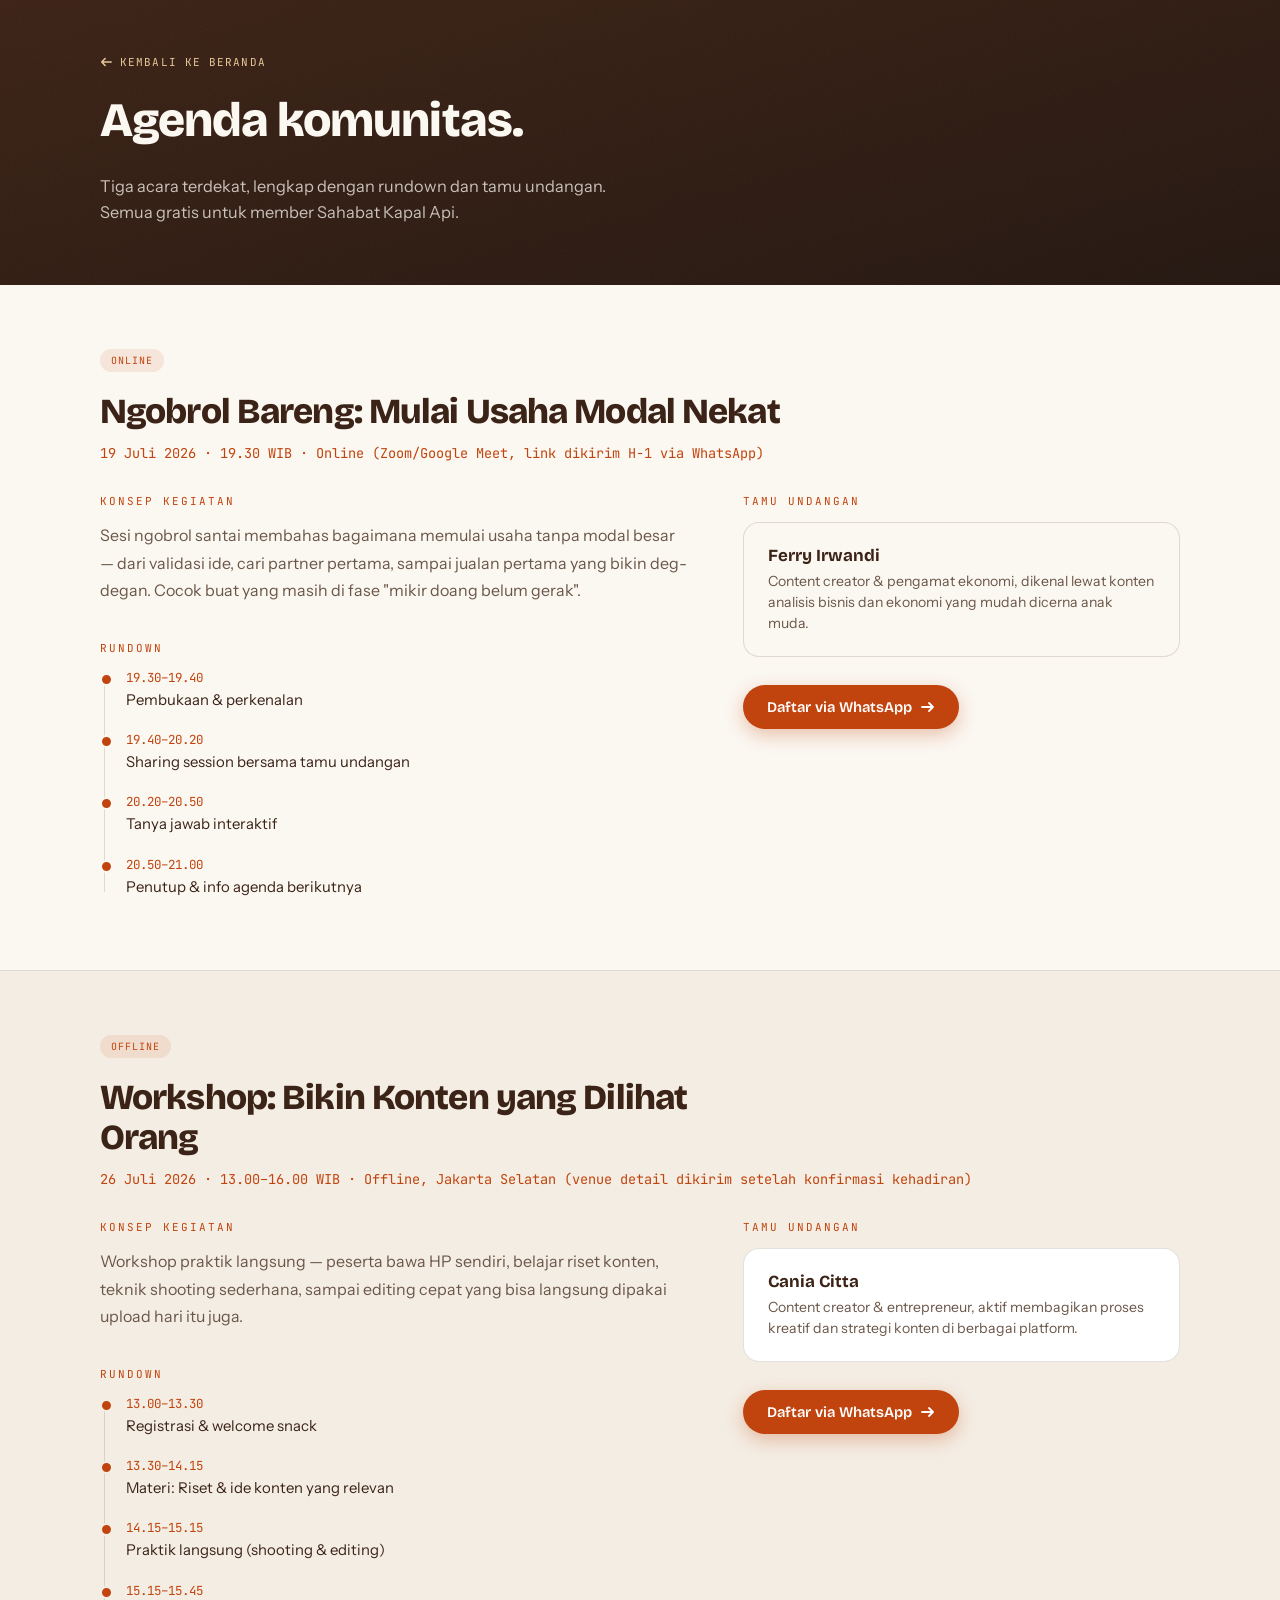
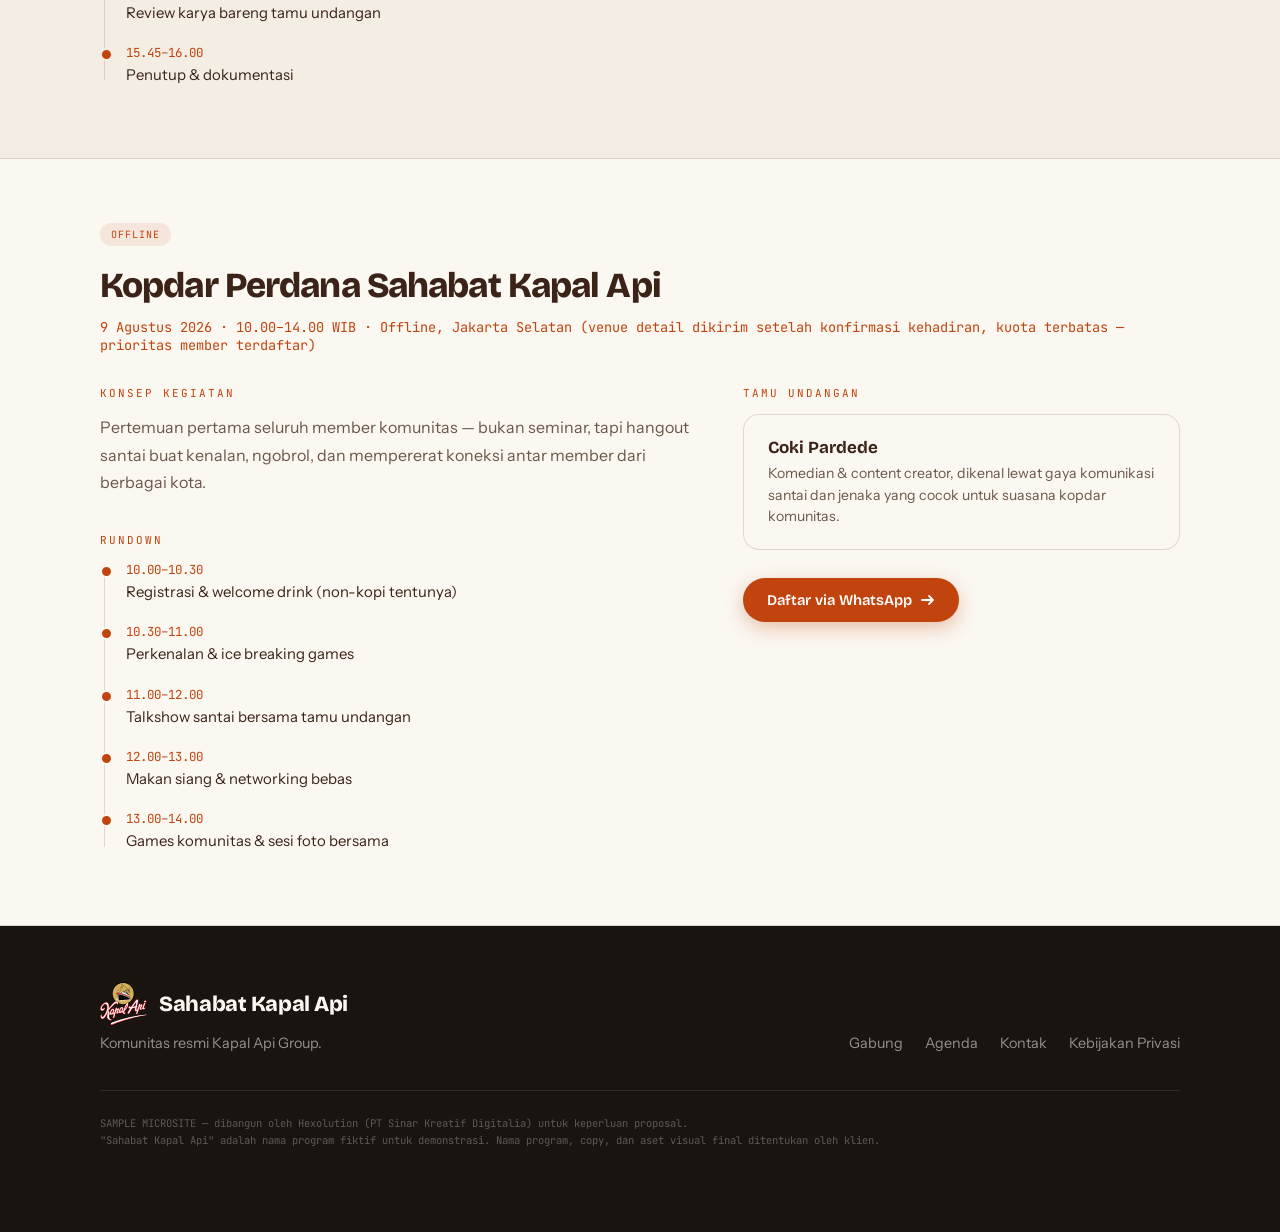
==== commit 000adaa7: "Fix footer logo cropping at the source: SVG viewBox was cutting text Diagnosis: CSS was never the pr" ====
--- a/src/agenda.html
+++ b/src/agenda.html
@@ -185,7 +185,7 @@
 <footer>
   <div class="foot-grid">
     <div>
-      <div class="foot-brand"><img src="assets/images/logo-footer.svg" alt="" class="foot-logo">Sahabat Kapal Api</div>
+      <div class="foot-brand"><img src="assets/images/logo-kapal-api-trimmed.svg" alt="" class="foot-logo">Sahabat Kapal Api</div>
       <div>Komunitas resmi Kapal Api Group.</div>
     </div>
     <div class="foot-links">
